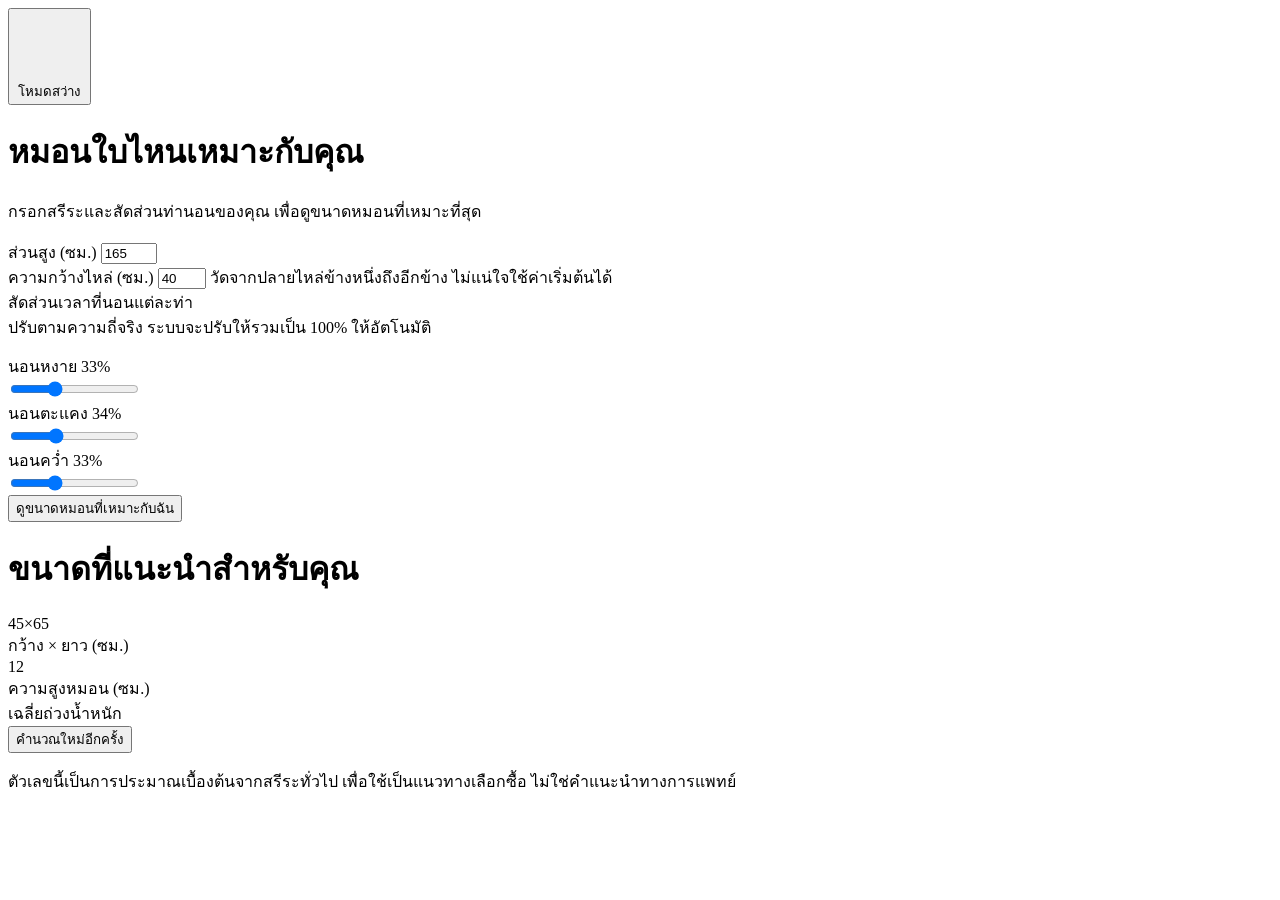
==== index.html @ 244fff60 "Add files via upload" ====
<!DOCTYPE html>
<html lang="th">
<head>
<meta charset="UTF-8">
<meta name="pillow" content="width=device-width, initial-scale=1.0">

<title>ขนาดหมอนของคุณ</title>

<link rel="preconnect" href="https://fonts.googleapis.com">
<link href="https://fonts.googleapis.com/css2?family=Fraunces:opsz,wght@9..144,400;9..144,500;9..144,600&family=Inter:wght@400;500;600&display=swap" rel="stylesheet">

<link rel="stylesheet" href="style.css">
</head>

<body>

<div class="topbar">
  <button type="button" class="theme-toggle" id="theme-toggle">
    <svg id="theme-icon" viewBox="0 0 24 24" fill="none" stroke-width="2" stroke-linecap="round" stroke-linejoin="round">
      <circle cx="12" cy="12" r="4"></circle>
      <path d="M12 2v2M12 20v2M4.9 4.9l1.4 1.4M17.7 17.7l1.4 1.4M2 12h2M20 12h2M4.9 19.1l1.4-1.4M17.7 6.3l1.4-1.4"></path>
    </svg>
    <span id="theme-label">โหมดสว่าง</span>
  </button>
</div>

<div class="card">

  <div id="form-step" class="step">
    <h1>หมอนใบไหนเหมาะกับคุณ</h1>

    <p class="sub">
      กรอกสรีระและสัดส่วนท่านอนของคุณ เพื่อดูขนาดหมอนที่เหมาะที่สุด
    </p>

    <div class="field">
      <label for="height">ส่วนสูง (ซม.)</label>
      <input type="number" id="height" min="120" max="210" value="165" step="1">
      <div class="err" id="height-err"></div>
    </div>

    <div class="field">
      <label for="shoulder">ความกว้างไหล่ (ซม.)</label>

      <input type="number" id="shoulder" min="25" max="60" value="40" step="1">

      <span class="hint">
        วัดจากปลายไหล่ข้างหนึ่งถึงอีกข้าง ไม่แน่ใจใช้ค่าเริ่มต้นได้
      </span>

      <div class="err" id="shoulder-err"></div>
    </div>

    <div class="field">
      <label style="margin-bottom:2px;">สัดส่วนเวลาที่นอนแต่ละท่า</label>

      <span class="hint" style="margin-bottom:14px; display:block;">
        ปรับตามความถี่จริง ระบบจะปรับให้รวมเป็น 100% ให้อัตโนมัติ
      </span>

      <div class="slider-block">
        <div class="slider-row-label">
          <span>นอนหงาย</span>
          <span id="pct-back">33%</span>
        </div>
        <input type="range" id="w-back" min="0" max="100" value="33" step="1">
      </div>

      <div class="slider-block">
        <div class="slider-row-label">
          <span>นอนตะแคง</span>
          <span id="pct-side">34%</span>
        </div>
        <input type="range" id="w-side" min="0" max="100" value="34" step="1">
      </div>

      <div class="slider-block">
        <div class="slider-row-label">
          <span>นอนคว่ำ</span>
          <span id="pct-stomach">33%</span>
        </div>
        <input type="range" id="w-stomach" min="0" max="100" value="33" step="1">
      </div>
    </div>

    <button type="button" id="calc-btn">
      ดูขนาดหมอนที่เหมาะกับฉัน
    </button>
  </div>


  <div id="result-step" class="step">

    <h1>ขนาดที่แนะนำสำหรับคุณ</h1>

    <div class="illustration" id="illustration"></div>

    <div class="mix-bar" id="mix-bar"></div>

    <div class="mix-legend" id="mix-legend"></div>

    <div class="dims">

      <div class="dim-box">
        <div class="num" id="out-size">45×65</div>
        <div class="label">
          กว้าง × ยาว (ซม.)
        </div>
      </div>

      <div class="dim-box">
        <div class="num" id="out-loft">12</div>
        <div class="label">
          ความสูงหมอน (ซม.)<br>
          เฉลี่ยถ่วงน้ำหนัก
        </div>
      </div>

    </div>

    <div class="note" id="out-note"></div>

    <button class="secondary" id="reset-btn">
      คำนวณใหม่อีกครั้ง
    </button>

    <p class="disclaimer">
      ตัวเลขนี้เป็นการประมาณเบื้องต้นจากสรีระทั่วไป
      เพื่อใช้เป็นแนวทางเลือกซื้อ ไม่ใช่คำแนะนำทางการแพทย์
    </p>

  </div>

</div>

<script src="script.js"></script>

</body>
</html>
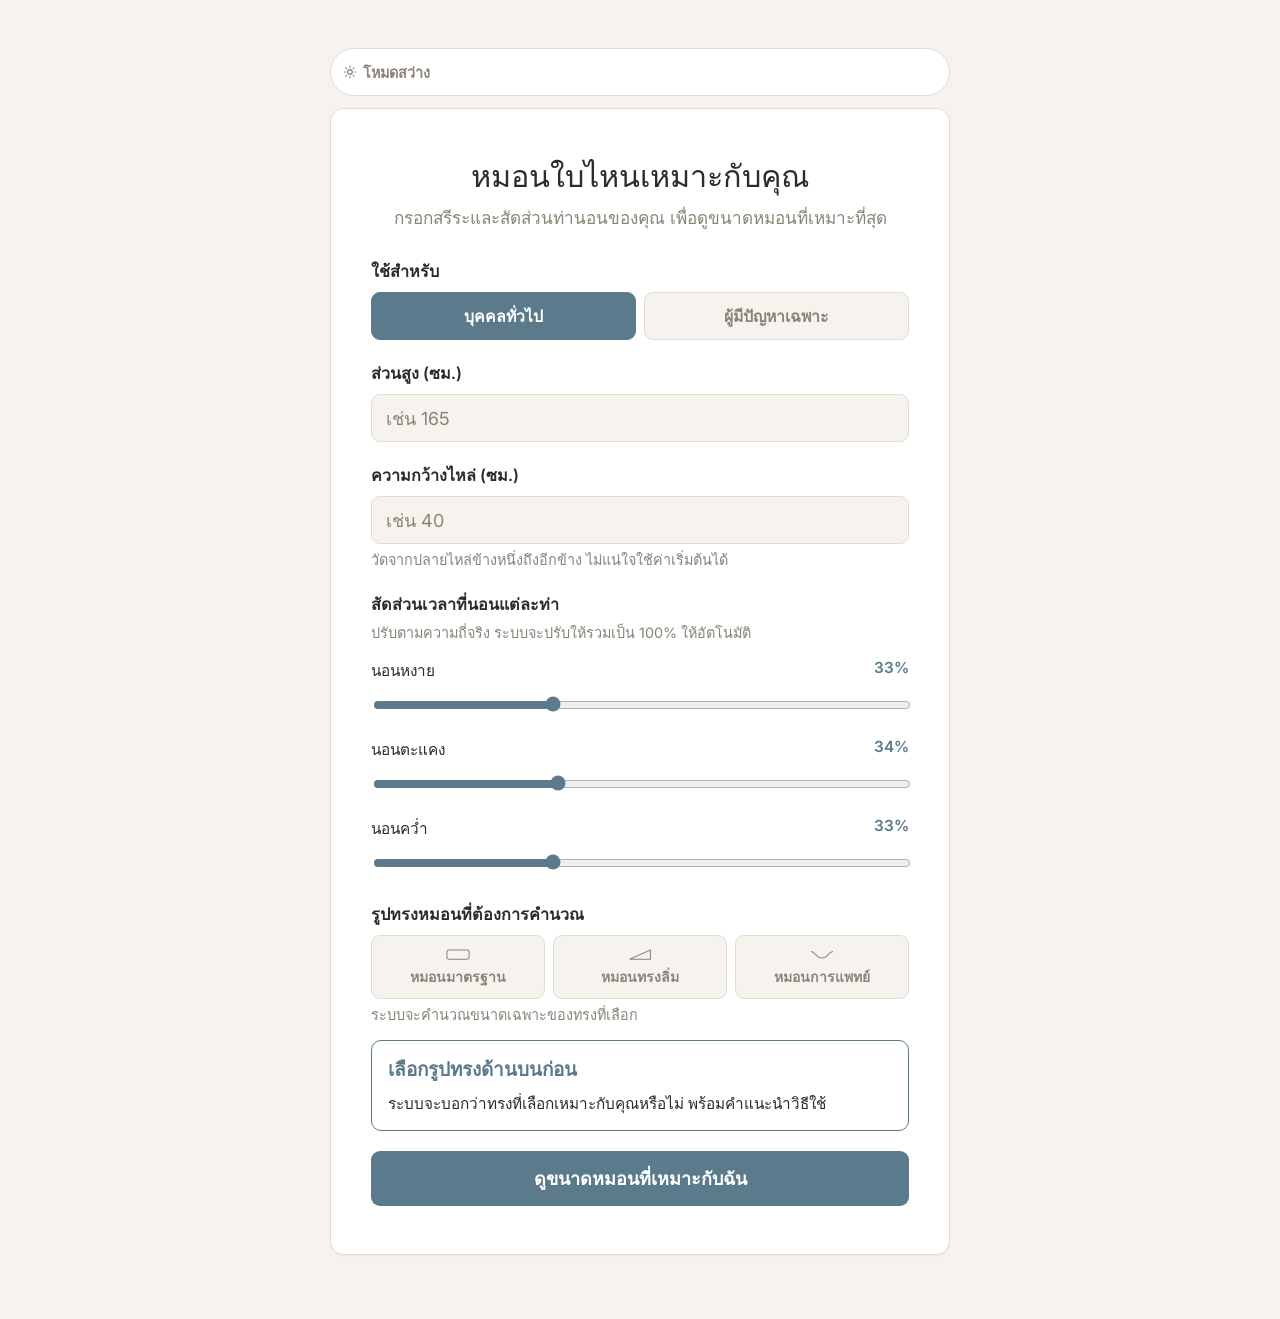
==== commit ed154653: "Add files via upload" ====
--- a/index.html
+++ b/index.html
@@ -1,140 +1,513 @@
-<!DOCTYPE html>
-<html lang="th">
-<head>
-<meta charset="UTF-8">
-<meta name="pillow" content="width=device-width, initial-scale=1.0">
-
-<title>ขนาดหมอนของคุณ</title>
-
-<link rel="preconnect" href="https://fonts.googleapis.com">
-<link href="https://fonts.googleapis.com/css2?family=Fraunces:opsz,wght@9..144,400;9..144,500;9..144,600&family=Inter:wght@400;500;600&display=swap" rel="stylesheet">
-
-<link rel="stylesheet" href="style.css">
-</head>
-
-<body>
-
-<div class="topbar">
-  <button type="button" class="theme-toggle" id="theme-toggle">
-    <svg id="theme-icon" viewBox="0 0 24 24" fill="none" stroke-width="2" stroke-linecap="round" stroke-linejoin="round">
-      <circle cx="12" cy="12" r="4"></circle>
-      <path d="M12 2v2M12 20v2M4.9 4.9l1.4 1.4M17.7 17.7l1.4 1.4M2 12h2M20 12h2M4.9 19.1l1.4-1.4M17.7 6.3l1.4-1.4"></path>
-    </svg>
-    <span id="theme-label">โหมดสว่าง</span>
-  </button>
-</div>
-
-<div class="card">
-
-  <div id="form-step" class="step">
-    <h1>หมอนใบไหนเหมาะกับคุณ</h1>
-
-    <p class="sub">
-      กรอกสรีระและสัดส่วนท่านอนของคุณ เพื่อดูขนาดหมอนที่เหมาะที่สุด
-    </p>
-
-    <div class="field">
-      <label for="height">ส่วนสูง (ซม.)</label>
-      <input type="number" id="height" min="120" max="210" value="165" step="1">
-      <div class="err" id="height-err"></div>
-    </div>
-
-    <div class="field">
-      <label for="shoulder">ความกว้างไหล่ (ซม.)</label>
-
-      <input type="number" id="shoulder" min="25" max="60" value="40" step="1">
-
-      <span class="hint">
-        วัดจากปลายไหล่ข้างหนึ่งถึงอีกข้าง ไม่แน่ใจใช้ค่าเริ่มต้นได้
-      </span>
-
-      <div class="err" id="shoulder-err"></div>
-    </div>
-
-    <div class="field">
-      <label style="margin-bottom:2px;">สัดส่วนเวลาที่นอนแต่ละท่า</label>
-
-      <span class="hint" style="margin-bottom:14px; display:block;">
-        ปรับตามความถี่จริง ระบบจะปรับให้รวมเป็น 100% ให้อัตโนมัติ
-      </span>
-
-      <div class="slider-block">
-        <div class="slider-row-label">
-          <span>นอนหงาย</span>
-          <span id="pct-back">33%</span>
-        </div>
-        <input type="range" id="w-back" min="0" max="100" value="33" step="1">
-      </div>
-
-      <div class="slider-block">
-        <div class="slider-row-label">
-          <span>นอนตะแคง</span>
-          <span id="pct-side">34%</span>
-        </div>
-        <input type="range" id="w-side" min="0" max="100" value="34" step="1">
-      </div>
-
-      <div class="slider-block">
-        <div class="slider-row-label">
-          <span>นอนคว่ำ</span>
-          <span id="pct-stomach">33%</span>
-        </div>
-        <input type="range" id="w-stomach" min="0" max="100" value="33" step="1">
-      </div>
-    </div>
-
-    <button type="button" id="calc-btn">
-      ดูขนาดหมอนที่เหมาะกับฉัน
-    </button>
-  </div>
-
-
-  <div id="result-step" class="step">
-
-    <h1>ขนาดที่แนะนำสำหรับคุณ</h1>
-
-    <div class="illustration" id="illustration"></div>
-
-    <div class="mix-bar" id="mix-bar"></div>
-
-    <div class="mix-legend" id="mix-legend"></div>
-
-    <div class="dims">
-
-      <div class="dim-box">
-        <div class="num" id="out-size">45×65</div>
-        <div class="label">
-          กว้าง × ยาว (ซม.)
-        </div>
-      </div>
-
-      <div class="dim-box">
-        <div class="num" id="out-loft">12</div>
-        <div class="label">
-          ความสูงหมอน (ซม.)<br>
-          เฉลี่ยถ่วงน้ำหนัก
-        </div>
-      </div>
-
-    </div>
-
-    <div class="note" id="out-note"></div>
-
-    <button class="secondary" id="reset-btn">
-      คำนวณใหม่อีกครั้ง
-    </button>
-
-    <p class="disclaimer">
-      ตัวเลขนี้เป็นการประมาณเบื้องต้นจากสรีระทั่วไป
-      เพื่อใช้เป็นแนวทางเลือกซื้อ ไม่ใช่คำแนะนำทางการแพทย์
-    </p>
-
-  </div>
-
-</div>
-
-<script src="script.js"></script>
-
-</body>
-</html>
-
+<!DOCTYPE html>
+<html lang="th">
+<head>
+  <meta charset="UTF-8">
+  <meta name="viewport" content="width=device-width, initial-scale=1.0">
+  <title>ขนาดหมอนของคุณ</title>
+  <link rel="preconnect" href="https://fonts.googleapis.com">
+  <link href="https://fonts.googleapis.com/css2?family=Fraunces:opsz,wght@9..144,400;9..144,500;9..144,600&family=Inter:wght@400;500;600&display=swap" rel="stylesheet">
+  <link rel="stylesheet" href="style.css">
+</head>
+<body>
+<div class="topbar">
+  <button type="button" class="theme-toggle" id="theme-toggle">
+    <svg id="theme-icon" viewBox="0 0 24 24" fill="none" stroke-width="2" stroke-linecap="round" stroke-linejoin="round"><circle cx="12" cy="12" r="4"></circle><path d="M12 2v2M12 20v2M4.9 4.9l1.4 1.4M17.7 17.7l1.4 1.4M2 12h2M20 12h2M4.9 19.1l1.4-1.4M17.7 6.3l1.4-1.4"></path></svg>
+    <span id="theme-label">โหมดสว่าง</span>
+  </button>
+</div>
+
+<div class="card">
+
+  <div id="form-step" class="step">
+    <h1>หมอนใบไหนเหมาะกับคุณ</h1>
+    <p class="sub">กรอกสรีระและสัดส่วนท่านอนของคุณ เพื่อดูขนาดหมอนที่เหมาะที่สุด</p>
+
+    <div class="field">
+      <label>ใช้สำหรับ</label>
+      <div class="mode-select" id="mode-select">
+        <button type="button" class="mode-opt active" data-mode="general">บุคคลทั่วไป</button>
+        <button type="button" class="mode-opt" data-mode="patient">ผู้มีปัญหาเฉพาะ</button>
+      </div>
+    </div>
+
+    <div class="field" id="patient-conditions">
+      <label style="margin-bottom:2px;">อาการ/ปัญหาที่มีผลต่อการนอน</label>
+      <span class="hint" style="margin-bottom:14px; display:block;">เลือกได้ 1 อย่างที่ตรงกับอาการหลัก</span>
+      <div class="condition-select" id="condition-select">
+        <button type="button" class="condition-opt" data-condition="neck_strain">คอเคล็ด/ปวดต้นคอ</button>
+        <button type="button" class="condition-opt" data-condition="post_surgery">เพิ่งผ่าตัดคอ/ไหล่/หลัง</button>
+        <button type="button" class="condition-opt" data-condition="cervical_spine">กระดูกสันหลังส่วนคอมีปัญหา</button>
+        <button type="button" class="condition-opt" data-condition="shoulder_pain">ปวดไหล่เรื้อรัง/ไหล่ติด</button>
+        <button type="button" class="condition-opt" data-condition="snoring">นอนกรน/หยุดหายใจขณะหลับ</button>
+        <button type="button" class="condition-opt" data-condition="reflux">กรดไหลย้อน</button>
+      </div>
+      <div class="condition-note" id="condition-note" style="display:none;"></div>
+    </div>
+
+    <div class="field">
+      <label for="height">ส่วนสูง (ซม.)</label>
+      <input type="number" id="height" min="120" max="210" placeholder="เช่น 165" step="1">
+      <div class="err" id="height-err"></div>
+    </div>
+
+    <div class="field">
+      <label for="shoulder">ความกว้างไหล่ (ซม.)</label>
+      <input type="number" id="shoulder" min="25" max="60" placeholder="เช่น 40" step="1">
+      <span class="hint">วัดจากปลายไหล่ข้างหนึ่งถึงอีกข้าง ไม่แน่ใจใช้ค่าเริ่มต้นได้</span>
+      <div class="err" id="shoulder-err"></div>
+    </div>
+
+    <div class="field">
+      <label style="margin-bottom:2px;">สัดส่วนเวลาที่นอนแต่ละท่า</label>
+      <span class="hint" style="margin-bottom:14px; display:block;">ปรับตามความถี่จริง ระบบจะปรับให้รวมเป็น 100% ให้อัตโนมัติ</span>
+
+      <div class="slider-block">
+        <div class="slider-row-label"><span>นอนหงาย</span><span id="pct-back">33%</span></div>
+        <input type="range" id="w-back" min="0" max="100" value="33" step="1">
+      </div>
+      <div class="slider-block">
+        <div class="slider-row-label"><span>นอนตะแคง</span><span id="pct-side">34%</span></div>
+        <input type="range" id="w-side" min="0" max="100" value="34" step="1">
+      </div>
+      <div class="slider-block">
+        <div class="slider-row-label"><span>นอนคว่ำ</span><span id="pct-stomach">33%</span></div>
+        <input type="range" id="w-stomach" min="0" max="100" value="33" step="1">
+      </div>
+    </div>
+
+    <div class="field">
+      <label>รูปทรงหมอนที่ต้องการคำนวณ</label>
+      <div class="shape-select" id="shape-select">
+        <button type="button" class="shape-opt" data-shape="rect">
+          <svg viewBox="0 0 40 24"><rect x="3" y="6" width="34" height="14" rx="3"/></svg>
+          หมอนมาตรฐาน
+        </button>
+        <button type="button" class="shape-opt" data-shape="wedge">
+          <svg viewBox="0 0 40 24"><path d="M4 20 L36 20 L36 6 Z"/></svg>
+          หมอนทรงลิ่ม
+        </button>
+        <button type="button" class="shape-opt" data-shape="contour">
+          <svg viewBox="0 0 40 24"><path d="M3 8 C 10 8, 10 18, 20 18 C 30 18, 30 8, 37 8"/></svg>
+          หมอนการแพทย์
+        </button>
+      </div>
+      <div class="err" id="shape-err">กรุณาเลือกรูปทรงหมอนก่อนคำนวณ</div>
+      <span class="hint">ระบบจะคำนวณขนาดเฉพาะของทรงที่เลือก</span>
+      <div class="recommend" id="form-recommend"></div>
+      <p class="wedge-note" id="form-shape-note"></p>
+    </div>
+
+    <button type="button" id="calc-btn">ดูขนาดหมอนที่เหมาะกับฉัน</button>
+  </div>
+
+  <div id="result-step" class="step">
+    <h1>ขนาดที่แนะนำสำหรับคุณ</h1>
+    <div class="illustration" id="illustration"></div>
+
+    <div class="mix-bar" id="mix-bar"></div>
+    <div class="mix-legend" id="mix-legend"></div>
+
+    <div class="dims" id="dims-container"></div>
+    <div class="eq" id="out-eq"></div>
+
+    <div class="note" id="out-note"></div>
+
+    <button class="secondary" id="reset-btn">คำนวณใหม่อีกครั้ง</button>
+    <p class="disclaimer">ตัวเลขนี้เป็นการประมาณเบื้องต้นจากสรีระทั่วไป เพื่อใช้เป็นแนวทางเลือกซื้อ ไม่ใช่คำแนะนำทางการแพทย์</p>
+  </div>
+
+</div>
+
+<script>
+// --- theme toggle ---
+(function(){
+  var root = document.documentElement;
+  var toggle = document.getElementById('theme-toggle');
+  var label = document.getElementById('theme-label');
+  var prefersDark = window.matchMedia && window.matchMedia('(prefers-color-scheme: dark)').matches;
+  var current = prefersDark ? 'dark' : 'light';
+  root.setAttribute('data-theme', current);
+  label.textContent = current === 'dark' ? 'โหมดมืด' : 'โหมดสว่าง';
+
+  toggle.addEventListener('click', function(){
+    current = current === 'dark' ? 'light' : 'dark';
+    root.setAttribute('data-theme', current);
+    label.textContent = current === 'dark' ? 'โหมดมืด' : 'โหมดสว่าง';
+  });
+})();
+
+// --- pillow calculator ---
+(function(){
+  var sliders = {
+    back: document.getElementById('w-back'),
+    side: document.getElementById('w-side'),
+    stomach: document.getElementById('w-stomach')
+  };
+  var pctLabels = {
+    back: document.getElementById('pct-back'),
+    side: document.getElementById('pct-side'),
+    stomach: document.getElementById('pct-stomach')
+  };
+  var posLabelTh = { back: 'นอนหงาย', side: 'นอนตะแคง', stomach: 'นอนคว่ำ' };
+  var posColorVar = { back: '--col-back', side: '--col-side', stomach: '--col-stomach' };
+  var shapeLabelTh = { rect: 'หมอนมาตรฐาน', wedge: 'หมอนทรงลิ่ม', contour: 'หมอนการแพทย์' };
+
+  var conditionInfo = {
+    neck_strain: { label: 'คอเคล็ด/ปวดต้นคอ', shape: 'contour', loftAdjust: -1,
+      note: 'ช่วงคอเคล็ดควรใช้หมอนที่ไม่สูงหรือต่ำเกินไปและรองรับแนวคอสม่ำเสมอ หมอนการแพทย์ทรงเว้าช่วยพยุงคอได้ดีกว่าทรงเรียบ หากอาการไม่ดีขึ้นควรปรึกษาแพทย์หรือนักกายภาพบำบัด' },
+    post_surgery: { label: 'เพิ่งผ่าตัดคอ/ไหล่/หลัง', shape: 'contour', loftAdjust: -2,
+      note: 'หลังผ่าตัดควรใช้หมอนเตี้ยกว่าปกติเล็กน้อยเพื่อลดแรงกดบริเวณแผลและจุดผ่าตัด ตัวเลขที่คำนวณนี้เป็นเพียงแนวทางเบื้องต้น ควรใช้ตามคำแนะนำของแพทย์ผู้ทำการผ่าตัดเป็นหลัก' },
+    cervical_spine: { label: 'กระดูกสันหลังส่วนคอมีปัญหา', shape: 'contour', loftAdjust: 0,
+      note: 'หมอนทรงเว้าช่วยพยุงแนวกระดูกสันหลังส่วนคอได้ดีกว่าทรงเรียบ แต่ควรได้รับการประเมินจากแพทย์เฉพาะทางกระดูกและข้อหรือเวชศาสตร์ฟื้นฟูก่อนเลือกความสูงที่แน่นอน' },
+    shoulder_pain: { label: 'ปวดไหล่เรื้อรัง/ไหล่ติด', shape: 'contour', loftAdjust: 1,
+      note: 'ไหล่ที่ปวดมักต้องการหมอนที่สูงขึ้นเล็กน้อยเมื่อนอนตะแคงเพื่อลดแรงกดบริเวณไหล่ หมอนทรงเว้าช่วยกระจายน้ำหนักได้ดีกว่าทรงเรียบ' },
+    snoring: { label: 'นอนกรน/หยุดหายใจขณะหลับ', shape: 'wedge', loftAdjust: 0,
+      note: 'การยกศีรษะให้สูงขึ้นด้วยหมอนทรงลิ่มอาจช่วยลดการอุดกั้นทางเดินหายใจได้ในบางราย แต่ไม่ใช่การรักษาหลักของภาวะนี้ ควรปรึกษาแพทย์ด้านการนอนหลับ' },
+    reflux: { label: 'กรดไหลย้อน', shape: 'wedge', loftAdjust: 0,
+      note: 'หมอนทรงลิ่มช่วยยกระดับช่วงบนของร่างกายเพื่อลดการไหลย้อนของกรด มุมและความสูงที่เหมาะสมอาจต่างกันในแต่ละคน ควรปรึกษาแพทย์ประกอบ' }
+  };
+
+  var currentMode = 'general';
+  var currentCondition = null;
+  var modeButtons = document.querySelectorAll('.mode-opt');
+  var patientBlock = document.getElementById('patient-conditions');
+  var conditionButtons = document.querySelectorAll('.condition-opt');
+  var conditionNoteEl = document.getElementById('condition-note');
+
+  modeButtons.forEach(function(btn){
+    btn.addEventListener('click', function(){
+      modeButtons.forEach(function(b){ b.classList.remove('active'); });
+      btn.classList.add('active');
+      currentMode = btn.getAttribute('data-mode');
+      if(currentMode === 'patient'){
+        patientBlock.style.display = 'block';
+      } else {
+        patientBlock.style.display = 'none';
+        currentCondition = null;
+        conditionButtons.forEach(function(b){ b.classList.remove('active'); });
+        conditionNoteEl.style.display = 'none';
+      }
+      updateFormRecommendation();
+    });
+  });
+
+  conditionButtons.forEach(function(btn){
+    btn.addEventListener('click', function(){
+      conditionButtons.forEach(function(b){ b.classList.remove('active'); });
+      btn.classList.add('active');
+      currentCondition = btn.getAttribute('data-condition');
+      var info = conditionInfo[currentCondition];
+      conditionNoteEl.textContent = info.note;
+      conditionNoteEl.style.display = 'block';
+      updateFormRecommendation();
+    });
+  });
+
+  var currentShape = null;
+  var shapeButtons = document.querySelectorAll('.shape-opt');
+  var shapeErrEl = null;
+  shapeButtons.forEach(function(btn){
+    btn.addEventListener('click', function(){
+      shapeButtons.forEach(function(b){ b.classList.remove('active'); });
+      btn.classList.add('active');
+      currentShape = btn.getAttribute('data-shape');
+      document.getElementById('shape-err').style.display = 'none';
+    });
+  });
+
+  function normalizedWeights(){
+    var raw = {
+      back: parseFloat(sliders.back.value) || 0,
+      side: parseFloat(sliders.side.value) || 0,
+      stomach: parseFloat(sliders.stomach.value) || 0
+    };
+    var total = raw.back + raw.side + raw.stomach;
+    if(total <= 0){ return { back: 0.33, side: 0.34, stomach: 0.33 }; }
+    return { back: raw.back/total, side: raw.side/total, stomach: raw.stomach/total };
+  }
+
+  function updatePercentLabels(){
+    var w = normalizedWeights();
+    pctLabels.back.textContent = Math.round(w.back*100) + '%';
+    pctLabels.side.textContent = Math.round(w.side*100) + '%';
+    pctLabels.stomach.textContent = Math.round(w.stomach*100) + '%';
+  }
+  Object.keys(sliders).forEach(function(k){
+    sliders[k].addEventListener('input', updatePercentLabels);
+  });
+  updatePercentLabels();
+
+  function loftFor(pos, height, shoulder){
+    var baseLoft, weight;
+    if(pos === 'stomach'){ baseLoft = 6; weight = 0.05; }
+    else if(pos === 'back'){ baseLoft = 10; weight = 0.12; }
+    else { baseLoft = 13; weight = 0.22; }
+    var loft = baseLoft + (shoulder - 40) * weight;
+    return Math.max(5, Math.min(18, loft));
+  }
+
+  function footprintFor(height){
+    if(height < 160){ return { w: 40, l: 60 }; }
+    if(height < 176){ return { w: 45, l: 65 }; }
+    if(height < 186){ return { w: 50, l: 70 }; }
+    return { w: 50, l: 80 };
+  }
+
+  function clamp(v, min, max){ return Math.max(min, Math.min(max, v)); }
+
+  // ทรงลิ่ม/สามเหลี่ยม: ความสูงเปลี่ยนเป็นเส้นตรงจากด้านสูงไปด้านต่ำ
+  function computeWedge(weightedLoft, shoulder, length){
+    var delta = clamp(3 + (shoulder - 40) * 0.05, 2, 6);
+    var high = Math.round((weightedLoft + delta) * 2) / 2;
+    var low = Math.max(3, Math.round((weightedLoft - delta) * 2) / 2);
+    var slope = Math.round(((high - low) / length) * 1000) / 1000; // ซม.ความสูง ต่อ ซม.ความยาว
+    return { high: high, low: low, slope: slope, delta: delta };
+  }
+
+  // ทรงเว้าสุขภาพ: จำลองหน้าตัดด้วยพาราโบลา y = a(x-h)^2 + k
+  // จุดต่ำสุด (k) รับศีรษะตรงกลาง, ขอบทั้งสองข้าง (สูงกว่า) รับคอ
+  function computeContour(weightedLoft, shoulder, width){
+    var delta = clamp(2 + (shoulder - 40) * 0.04, 1.5, 4);
+    var side = Math.round((weightedLoft + delta) * 2) / 2;
+    var center = Math.max(3, Math.round((weightedLoft - delta) * 2) / 2);
+    var halfW = width / 2;
+    var a = (side - center) / (halfW * halfW);
+    a = Math.round(a * 10000) / 10000;
+    return { side: side, center: center, a: a, halfW: halfW };
+  }
+
+  function cssVar(name){
+    return getComputedStyle(document.documentElement).getPropertyValue(name).trim();
+  }
+
+  function renderIllustration(w, loft){
+    var loftPx = 20 + loft * 4;
+    var bodyW = 220;
+    var accent = cssVar('--accent');
+    var accentSoft = cssVar('--accent-soft');
+    var muted = cssVar('--muted');
+    return '<svg width="260" height="150" viewBox="0 0 260 150" xmlns="http://www.w3.org/2000/svg">' +
+      '<rect x="20" y="' + (120 - loftPx) + '" width="' + bodyW + '" height="' + loftPx + '" rx="' + Math.min(18, loftPx/2) + '" fill="' + accentSoft + '" stroke="' + accent + '" stroke-width="1.5"/>' +
+      '<line x1="250" y1="' + (120 - loftPx) + '" x2="250" y2="120" stroke="' + muted + '" stroke-width="1"/>' +
+      '<line x1="246" y1="' + (120 - loftPx) + '" x2="254" y2="' + (120 - loftPx) + '" stroke="' + muted + '" stroke-width="1"/>' +
+      '<line x1="246" y1="120" x2="254" y2="120" stroke="' + muted + '" stroke-width="1"/>' +
+      '<text x="256" y="' + (120 - loftPx/2) + '" font-size="11" fill="' + muted + '" font-family="Inter, sans-serif" text-anchor="start" transform="rotate(90 256 ' + (120 - loftPx/2) + ')">' + loft + ' ซม.</text>' +
+      '<line x1="20" y1="132" x2="240" y2="132" stroke="' + muted + '" stroke-width="1"/>' +
+      '<line x1="20" y1="128" x2="20" y2="136" stroke="' + muted + '" stroke-width="1"/>' +
+      '<line x1="240" y1="128" x2="240" y2="136" stroke="' + muted + '" stroke-width="1"/>' +
+      '<text x="130" y="147" font-size="11" fill="' + muted + '" font-family="Inter, sans-serif" text-anchor="middle">' + w + ' ซม.</text>' +
+      '</svg>';
+  }
+
+  function renderWedgeIllustration(w, high, low){
+    var highPx = 20 + high * 4;
+    var lowPx = 20 + low * 4;
+    var accent = cssVar('--accent');
+    var accentSoft = cssVar('--accent-soft');
+    var muted = cssVar('--muted');
+    var baseY = 120;
+    return '<svg width="260" height="150" viewBox="0 0 260 150" xmlns="http://www.w3.org/2000/svg">' +
+      '<path d="M20 ' + baseY + ' L20 ' + (baseY - highPx) + ' L240 ' + (baseY - lowPx) + ' L240 ' + baseY + ' Z" fill="' + accentSoft + '" stroke="' + accent + '" stroke-width="1.5" stroke-linejoin="round"/>' +
+      '<text x="10" y="' + (baseY - highPx - 6) + '" font-size="11" fill="' + muted + '" font-family="Inter, sans-serif" text-anchor="start">' + high + ' ซม.</text>' +
+      '<text x="250" y="' + (baseY - lowPx - 6) + '" font-size="11" fill="' + muted + '" font-family="Inter, sans-serif" text-anchor="end">' + low + ' ซม.</text>' +
+      '<line x1="20" y1="132" x2="240" y2="132" stroke="' + muted + '" stroke-width="1"/>' +
+      '<line x1="20" y1="128" x2="20" y2="136" stroke="' + muted + '" stroke-width="1"/>' +
+      '<line x1="240" y1="128" x2="240" y2="136" stroke="' + muted + '" stroke-width="1"/>' +
+      '<text x="130" y="147" font-size="11" fill="' + muted + '" font-family="Inter, sans-serif" text-anchor="middle">' + w + ' ซม.</text>' +
+      '</svg>';
+  }
+
+  function renderContourIllustration(w, center, side){
+    var centerPx = 20 + center * 4;
+    var sidePx = 20 + side * 4;
+    var accent = cssVar('--accent');
+    var accentSoft = cssVar('--accent-soft');
+    var muted = cssVar('--muted');
+    var baseY = 120;
+    var x0 = 20, x1 = 240, xm = 130;
+    var yTop0 = baseY - sidePx, yTopM = baseY - centerPx;
+    return '<svg width="260" height="150" viewBox="0 0 260 150" xmlns="http://www.w3.org/2000/svg">' +
+      '<path d="M' + x0 + ' ' + baseY + ' L' + x0 + ' ' + yTop0 + ' Q ' + xm + ' ' + (yTopM - (yTop0 - yTopM)) + ' ' + x1 + ' ' + yTop0 + ' L' + x1 + ' ' + baseY + ' Z" fill="' + accentSoft + '" stroke="' + accent + '" stroke-width="1.5" stroke-linejoin="round"/>' +
+      '<text x="10" y="' + (yTop0 - 6) + '" font-size="11" fill="' + muted + '" font-family="Inter, sans-serif" text-anchor="start">' + side + ' ซม.</text>' +
+      '<text x="' + xm + '" y="' + (yTopM - 10) + '" font-size="11" fill="' + muted + '" font-family="Inter, sans-serif" text-anchor="middle">' + center + ' ซม.</text>' +
+      '<line x1="20" y1="132" x2="240" y2="132" stroke="' + muted + '" stroke-width="1"/>' +
+      '<line x1="20" y1="128" x2="20" y2="136" stroke="' + muted + '" stroke-width="1"/>' +
+      '<line x1="240" y1="128" x2="240" y2="136" stroke="' + muted + '" stroke-width="1"/>' +
+      '<text x="130" y="147" font-size="11" fill="' + muted + '" font-family="Inter, sans-serif" text-anchor="middle">' + w + ' ซม.</text>' +
+      '</svg>';
+  }
+
+  function recommendShape(w, shoulder){
+    var shoulderDiff = shoulder - 40;
+    if(w.side >= 0.45 && shoulderDiff > 3){
+      return { shape: 'contour', reason: 'คุณมีไหล่ค่อนข้างกว้างและนอนตะแคงเป็นส่วนใหญ่ ช่องว่างระหว่างคอกับที่นอนจะมาก ทรงเว้าที่มีขอบสูงรองรับคอจะช่วยพยุงกระดูกสันหลังส่วนคอให้อยู่แนวตรงได้ดีกว่าทรงเรียบ' };
+    }
+    if(w.back >= 0.5){
+      return { shape: 'rect', reason: 'คุณนอนหงายเป็นส่วนใหญ่ ความสูงสม่ำเสมอตลอดหมอนรองรับต้นคอได้พอดีอยู่แล้ว ไม่จำเป็นต้องใช้ทรงเว้าหรือทรงลิ่ม' };
+    }
+    if(w.side >= 0.32){
+      return { shape: 'contour', reason: 'คุณนอนหลายท่าสลับกันโดยมีท่าตะแคงร่วมด้วย ทรงเว้าปรับรองรับได้หลายท่ากว่าทรงเรียบ เพราะมีทั้งจุดกลางรับศีรษะและขอบสูงรับคอในใบเดียว' };
+    }
+    return { shape: 'rect', reason: 'สัดส่วนท่านอนของคุณไม่มีท่าใดโดดเด่นเป็นพิเศษ หมอนมาตรฐานเป็นตัวเลือกที่เรียบง่ายและเหมาะกับการใช้งานทั่วไป' };
+  }
+
+  var shapeUsageNote = {
+    rect: 'หมอนมาตรฐาน: ความสูงคงที่ตลอดทั้งใบ เหมาะกับการนอนหงายและนอนตะแคงทั่วไปที่ไม่มีปัญหาสรีระเฉพาะจุด',
+    wedge: 'หมอนทรงลิ่ม: ความสูงลดจากด้านสูงไปด้านต่ำเป็นเส้นตรง ใช้ยกระดับศีรษะและลำตัวช่วงบนให้สูงกว่าปกติ เหมาะกับผู้ที่มีอาการกรดไหลย้อน คัดจมูก หรือภูมิแพ้ทางเดินหายใจ มากกว่าการรองรับแนวคอโดยตรง',
+    contour: 'หมอนการแพทย์: จุดกลางเว้าต่ำรับศีรษะ ขอบสองข้างยกสูงรับคอ ช่วยพยุงกระดูกสันหลังส่วนคอให้อยู่แนวตรงเมื่อนอนตะแคง เหมาะกับผู้ที่นอนตะแคงบ่อยหรือมีไหล่กว้าง'
+  };
+
+  function updateFormRecommendation(){
+    var recBox = document.getElementById('form-recommend');
+    var noteEl = document.getElementById('form-shape-note');
+
+    if(!currentShape){
+      recBox.innerHTML = '<span class="rec-title">เลือกรูปทรงด้านบนก่อน</span>ระบบจะบอกว่าทรงที่เลือกเหมาะกับคุณหรือไม่ พร้อมคำแนะนำวิธีใช้';
+      noteEl.textContent = '';
+      return;
+    }
+
+    var shoulderVal = parseFloat(document.getElementById('shoulder').value);
+    if(!shoulderVal || shoulderVal < 25 || shoulderVal > 60){ shoulderVal = 40; }
+    var w = normalizedWeights();
+
+    var rec;
+    if(currentMode === 'patient' && currentCondition){
+      var info = conditionInfo[currentCondition];
+      rec = { shape: info.shape, reason: 'จากอาการที่เลือกไว้ (' + info.label + ') หมอนทรงนี้มักได้รับการแนะนำ ดูรายละเอียดเพิ่มเติมจากคำแนะนำเฉพาะอาการด้านบน' };
+    } else {
+      rec = recommendShape(w, shoulderVal);
+    }
+
+    var matchesSelection = rec.shape === currentShape;
+    recBox.innerHTML =
+      (matchesSelection ? '<span class="rec-match">ตรงกับทรงที่คุณเลือกไว้</span><br>' : '') +
+      '<span class="rec-title">แนะนำ: ' + shapeLabelTh[rec.shape] + '</span>' + rec.reason;
+    noteEl.textContent = shapeUsageNote[currentShape];
+  }
+
+  document.getElementById('height').addEventListener('input', updateFormRecommendation);
+  document.getElementById('shoulder').addEventListener('input', updateFormRecommendation);
+  Object.keys(sliders).forEach(function(k){
+    sliders[k].addEventListener('input', updateFormRecommendation);
+  });
+  shapeButtons.forEach(function(btn){
+    btn.addEventListener('click', updateFormRecommendation);
+  });
+  updateFormRecommendation();
+
+  document.getElementById('calc-btn').addEventListener('click', function(){
+    var heightInput = document.getElementById('height');
+    var shoulderInput = document.getElementById('shoulder');
+    var heightErr = document.getElementById('height-err');
+    var shoulderErr = document.getElementById('shoulder-err');
+    heightErr.style.display = 'none';
+    shoulderErr.style.display = 'none';
+
+    var height = parseFloat(heightInput.value);
+    var shoulder = parseFloat(shoulderInput.value);
+    var valid = true;
+
+    if(!height || height < 120 || height > 210){
+      heightErr.textContent = 'กรอกส่วนสูงระหว่าง 120-210 ซม.';
+      heightErr.style.display = 'block';
+      valid = false;
+    }
+    if(!shoulder || shoulder < 25 || shoulder > 60){
+      shoulderErr.textContent = 'กรอกความกว้างไหล่ระหว่าง 25-60 ซม.';
+      shoulderErr.style.display = 'block';
+      valid = false;
+    }
+    var shapeErr = document.getElementById('shape-err');
+    shapeErr.style.display = 'none';
+    if(!currentShape){
+      shapeErr.style.display = 'block';
+      valid = false;
+    }
+    if(!valid) return;
+
+    var w = normalizedWeights();
+    var lofts = {
+      back: loftFor('back', height, shoulder),
+      side: loftFor('side', height, shoulder),
+      stomach: loftFor('stomach', height, shoulder)
+    };
+    var weightedLoft = w.back*lofts.back + w.side*lofts.side + w.stomach*lofts.stomach;
+    weightedLoft = Math.round(weightedLoft * 2) / 2;
+
+    var conditionAdjustNote = '';
+    if(currentMode === 'patient' && currentCondition){
+      var condInfo = conditionInfo[currentCondition];
+      weightedLoft = Math.max(3, weightedLoft + condInfo.loftAdjust);
+      weightedLoft = Math.round(weightedLoft * 2) / 2;
+      conditionAdjustNote = ' (ปรับตามอาการ: ' + condInfo.label + ')';
+    }
+
+    var fp = footprintFor(height);
+
+    var dimsEl = document.getElementById('dims-container');
+    var eqEl = document.getElementById('out-eq');
+    var noteEl = document.getElementById('out-note');
+    var illoEl = document.getElementById('illustration');
+    eqEl.textContent = '';
+
+    if(currentShape === 'wedge'){
+      var wedge = computeWedge(weightedLoft, shoulder, fp.l);
+      dimsEl.innerHTML =
+        '<div class="dim-box"><div class="num">' + fp.w + '×' + fp.l + '</div><div class="label">กว้าง × ยาว (ซม.)</div></div>' +
+        '<div class="dim-box"><div class="num">' + wedge.high + '</div><div class="label">สูงด้านสูง (ซม.)</div></div>' +
+        '<div class="dim-box"><div class="num">' + wedge.low + '</div><div class="label">สูงด้านต่ำ (ซม.)</div></div>';
+      illoEl.innerHTML = renderWedgeIllustration(fp.w, wedge.high, wedge.low);
+      noteEl.textContent = 'ความสูงลดลงเป็นเส้นตรงจากด้านสูง (' + wedge.high + ' ซม.) ไปด้านต่ำ (' + wedge.low + ' ซม.) ตลอดความยาว ' + fp.l + ' ซม. คิดเป็นความชันประมาณ ' + wedge.slope + ' ซม. ต่อความยาว 1 ซม. ทรงนี้เหมาะกับผู้ที่ต้องการยกศีรษะสูงกว่าหมอนทั่วไป มากกว่าการรองรับแนวคอโดยตรง';
+    } else if(currentShape === 'contour'){
+      var contour = computeContour(weightedLoft, shoulder, fp.w);
+      dimsEl.innerHTML =
+        '<div class="dim-box"><div class="num">' + fp.w + '×' + fp.l + '</div><div class="label">กว้าง × ยาว (ซม.)</div></div>' +
+        '<div class="dim-box"><div class="num">' + contour.center + '</div><div class="label">สูงจุดกลาง (เว้า) (ซม.)</div></div>' +
+        '<div class="dim-box"><div class="num">' + contour.side + '</div><div class="label">สูงขอบ (รองคอ) (ซม.)</div></div>';
+      illoEl.innerHTML = renderContourIllustration(fp.w, contour.center, contour.side);
+      eqEl.textContent = 'สมการหน้าตัด: y = ' + contour.a + '(x − ' + contour.halfW + ')² + ' + contour.center;
+      noteEl.textContent = 'หน้าตัดหมอนจำลองด้วยพาราโบลา จุดต่ำสุดตรงกลาง (' + contour.center + ' ซม.) รับศีรษะ ส่วนขอบทั้งสองข้าง (' + contour.side + ' ซม.) ยกสูงขึ้นรับคอ ช่วยพยุงกระดูกสันหลังส่วนคอให้อยู่ในแนวตรงเมื่อนอนตะแคง';
+    } else {
+      dimsEl.innerHTML =
+        '<div class="dim-box"><div class="num">' + fp.w + '×' + fp.l + '</div><div class="label">กว้าง × ยาว (ซม.)</div></div>' +
+        '<div class="dim-box"><div class="num">' + weightedLoft + '</div><div class="label">ความสูงหมอน (ซม.)<br>เฉลี่ยถ่วงน้ำหนัก</div></div>';
+      illoEl.innerHTML = renderIllustration(fp.w, weightedLoft);
+      var dominantForNote = Object.keys(w).reduce(function(a,b){ return w[a] > w[b] ? a : b; });
+      noteEl.textContent = 'ความสูงนี้สม่ำเสมอตลอดทั้งใบ เฉลี่ยถ่วงน้ำหนักจากสัดส่วนท่านอนของคุณ โดยเน้นตามท่า' + posLabelTh[dominantForNote].replace('นอน','') + 'ที่คุณนอนบ่อยที่สุด';
+    }
+
+    if(conditionAdjustNote){
+      noteEl.textContent += conditionAdjustNote + ' ตัวเลขนี้เป็นเพียงแนวทางเบื้องต้น ไม่ใช่คำวินิจฉัยทางการแพทย์ ควรปรึกษาแพทย์หรือนักกายภาพบำบัดก่อนตัดสินใจใช้จริง';
+    }
+
+    var mixBar = document.getElementById('mix-bar');
+    var mixLegend = document.getElementById('mix-legend');
+    mixBar.innerHTML = '';
+    mixLegend.innerHTML = '';
+    ['back','side','stomach'].forEach(function(pos){
+      var pct = Math.round(w[pos]*100);
+      if(pct > 0){
+        var seg = document.createElement('div');
+        seg.style.width = pct + '%';
+        seg.style.background = cssVar(posColorVar[pos]);
+        mixBar.appendChild(seg);
+      }
+      var leg = document.createElement('span');
+      leg.textContent = posLabelTh[pos] + ' ' + pct + '%';
+      mixLegend.appendChild(leg);
+    });
+
+    document.getElementById('form-step').style.display = 'none';
+    document.getElementById('result-step').style.display = 'block';
+  });
+
+  document.getElementById('reset-btn').addEventListener('click', function(){
+    document.getElementById('result-step').style.display = 'none';
+    document.getElementById('form-step').style.display = 'block';
+  });
+})();
+</script>
+  <script src="script.js"></script>
+</body>
+</html>
--- a/style.css
+++ b/style.css
@@ -0,0 +1,266 @@
+:root{
+    --bg: #F6F3EE;
+    --card: #FFFFFF;
+    --ink: #2E2B26;
+    --muted: #8A8377;
+    --accent: #5B7B8C;
+    --accent-soft: #E7EEF0;
+    --border: #E2DDD3;
+    --danger: #B3492F;
+    --col-back: #7FA7C9;
+    --col-side: #6FB897;
+    --col-stomach: #E3A272;
+    --maxw: 440px;
+  }
+  @media (min-width: 640px){ :root{ --maxw: 560px; } }
+  @media (min-width: 1000px){ :root{ --maxw: 620px; } }
+  html[data-theme="dark"]{
+    --bg: #1E1C19;
+    --card: #27241F;
+    --ink: #EDE9E2;
+    --muted: #A39C8E;
+    --accent: #8FB2C4;
+    --accent-soft: #32454C;
+    --border: #3B372F;
+    --danger: #E08165;
+    --col-back: #5C87A8;
+    --col-side: #4E9575;
+    --col-stomach: #B97E4E;
+  }
+  *{ box-sizing: border-box; }
+  html{
+    font-size: clamp(15px, 0.85vw + 13px, 18px);
+    -webkit-text-size-adjust: 100%;
+  }
+  html, body{
+    margin:0; padding:0; min-height:100dvh;
+    background: var(--bg);
+    color: var(--ink);
+    font-family: 'Inter', sans-serif;
+    transition: background .2s ease, color .2s ease;
+  }
+  body{
+    display:flex; flex-direction:column; align-items:center;
+    padding: clamp(20px, 4vw, 48px) clamp(16px, 4vw, 24px) clamp(40px, 6vw, 64px);
+  }
+  .topbar{
+    width:100%; max-width: var(--maxw);
+    display:flex; justify-content:flex-end;
+    margin-bottom: 12px;
+  }
+  .theme-toggle{
+    display:flex; align-items:center; gap:6px;
+    background: var(--card);
+    border: 1px solid var(--border);
+    border-radius: 999px;
+    padding: 6px 12px;
+    font-size: 0.8rem;
+    color: var(--muted);
+    font-family: inherit;
+    cursor:pointer;
+  }
+  .theme-toggle svg{ width:14px; height:14px; stroke: var(--muted); }
+  .card{
+    width:100%; max-width: var(--maxw);
+    background: var(--card);
+    border: 1px solid var(--border);
+    border-radius: 14px;
+    padding: clamp(28px, 5vw, 48px) clamp(22px, 5vw, 40px);
+    box-shadow: 0 1px 2px rgba(0,0,0,0.04);
+    transition: background .2s ease, border-color .2s ease;
+  }
+  h1{
+    font-family:'Fraunces', serif;
+    font-weight:500;
+    font-size: 1.7rem;
+    line-height:1.3;
+    margin: 0 0 8px;
+    text-align:center;
+  }
+  .sub{
+    color: var(--muted);
+    font-size: 0.95rem;
+    text-align:center;
+    margin: 0 0 28px;
+    line-height:1.5;
+  }
+  .field{ margin-bottom: 20px; }
+  .field label{
+    display:block;
+    font-size:0.9rem;
+    font-weight:600;
+    margin-bottom:8px;
+  }
+  .field .hint{
+    font-weight:400;
+    color: var(--muted);
+    font-size:0.8rem;
+    display:block;
+    margin-top:4px;
+  }
+  .err{
+    font-size:0.8rem;
+    color: var(--danger);
+    margin-top:4px;
+    display:none;
+  }
+  input[type="number"]{
+    width:100%;
+    min-height: 48px;
+    padding: 11px 14px;
+    border:1px solid var(--border);
+    border-radius:9px;
+    font-size:1rem;
+    font-family:inherit;
+    color: var(--ink);
+    background: var(--bg);
+  }
+  input[type="number"]::placeholder{
+    color: var(--muted);
+  }
+  input[type="number"]:focus{
+    outline: 2px solid var(--accent);
+    outline-offset: 1px;
+  }
+  .mode-select{ display:flex; gap:8px; }
+  .mode-opt{
+    flex:1; min-height:48px;
+    padding: 10px 8px;
+    border:1px solid var(--border); border-radius:9px;
+    background: var(--bg); color: var(--muted);
+    font-family:inherit; font-size:0.88rem; font-weight:600;
+    cursor:pointer; transition: all .15s;
+  }
+  .mode-opt.active{ background: var(--accent); border-color: var(--accent); color: var(--card); }
+  html[data-theme="dark"] .mode-opt.active{ color:#1E1C19; }
+  .condition-select{ display:flex; flex-wrap:wrap; gap:8px; }
+  .condition-opt{
+    flex: 1 1 auto; min-height:44px;
+    padding: 9px 12px;
+    border:1px solid var(--border); border-radius:9px;
+    background: var(--bg); color: var(--ink);
+    font-family:inherit; font-size:0.82rem; font-weight:500;
+    cursor:pointer; transition: all .15s; text-align:center;
+  }
+  .condition-opt.active{ background: var(--accent-soft); border-color: var(--accent); color: var(--accent); font-weight:600; }
+  #patient-conditions{ display:none; }
+  .condition-note{
+    font-size:0.85rem; line-height:1.6; color: var(--ink);
+    background: var(--accent-soft);
+    border-left: 3px solid var(--danger);
+    padding: 12px 14px; border-radius: 6px;
+    margin-top: 14px;
+  }
+  .slider-row-label{
+    display:flex; justify-content:space-between;
+    font-size:0.85rem;
+    margin-bottom:6px;
+  }
+  .slider-row-label span:last-child{ color: var(--accent); font-weight:600; }
+  input[type="range"]{
+    width:100%;
+    height: 28px;
+    accent-color: var(--accent);
+    touch-action: pan-y;
+  }
+  input[type="range"]::-webkit-slider-thumb{
+    -webkit-appearance:none;
+    width:22px; height:22px;
+    border-radius:50%;
+    background: var(--accent);
+    cursor:pointer;
+    margin-top:-2px;
+  }
+  input[type="range"]::-moz-range-thumb{
+    width:22px; height:22px;
+    border:none; border-radius:50%;
+    background: var(--accent);
+    cursor:pointer;
+  }
+  .slider-block{ margin-bottom: 14px; }
+  button{
+    width:100%;
+    min-height: 48px;
+    padding: 13px;
+    border:none;
+    border-radius:9px;
+    background: var(--accent);
+    color: var(--card);
+    font-size:1rem;
+    font-weight:600;
+    font-family:inherit;
+    cursor:pointer;
+    transition: opacity .15s;
+  }
+  html[data-theme="dark"] #calc-btn{ color:#1E1C19; }
+  button:hover{ opacity:0.9; }
+  button.secondary{
+    background:transparent;
+    color: var(--accent);
+    border: 1px solid var(--accent);
+    margin-top:18px;
+  }
+  .step{ animation: fade .35s ease; }
+  @keyframes fade{
+    from{ opacity:0; transform: translateY(6px); }
+    to{ opacity:1; transform: translateY(0); }
+  }
+  #result-step{ display:none; }
+  .illustration{ display:flex; justify-content:center; margin: 4px 0 18px; }
+  .illustration svg{ width: min(100%, 320px); height:auto; }
+  .mix-bar{ display:flex; height:10px; border-radius:5px; overflow:hidden; margin-bottom:6px; }
+  .mix-legend{ display:flex; justify-content:space-between; font-size:0.75rem; color: var(--muted); margin-bottom:22px; }
+  .dims{ display:flex; gap:12px; margin-bottom: 18px; }
+  .dim-box{ flex:1; text-align:center; padding: 16px 8px; background: var(--accent-soft); border-radius:10px; }
+  .dim-box .num{
+    font-family:'Fraunces', serif;
+    font-size:1.6rem; font-weight:500;
+    color: var(--accent); line-height:1;
+  }
+  .dim-box .label{ font-size:0.75rem; color: var(--muted); margin-top:6px; line-height:1.4; }
+  .note{
+    font-size:0.85rem; line-height:1.6; color: var(--ink);
+    background: var(--accent-soft);
+    border-left: 3px solid var(--accent);
+    padding: 12px 14px; border-radius: 6px;
+  }
+  .shape-select{ display:flex; gap:8px; }
+  .shape-opt{
+    flex:1; min-height:64px;
+    display:flex; flex-direction:column; align-items:center; justify-content:center; gap:4px;
+    padding: 8px 4px;
+    border:1px solid var(--border); border-radius:9px;
+    background: var(--bg); color: var(--muted);
+    font-family:inherit; font-size:0.78rem; font-weight:600;
+    cursor:pointer; transition: all .15s;
+  }
+  .shape-opt svg{ width:26px; height:16px; stroke: var(--muted); fill:none; stroke-width:1.6; transition: stroke .15s; }
+  .shape-opt.active{ background: var(--accent-soft); border-color: var(--accent); color: var(--accent); }
+  .shape-opt.active svg{ stroke: var(--accent); }
+  .recommend{
+    font-size:0.85rem; line-height:1.6; color: var(--ink);
+    background: var(--card);
+    border: 1.5px solid var(--accent);
+    padding: 14px 16px; border-radius: 10px;
+    margin-top: 14px;
+  }
+  .recommend .rec-title{
+    font-family:'Fraunces', serif; font-size:1.05rem; font-weight:600;
+    color: var(--accent); margin-bottom:6px; display:block;
+  }
+  .recommend .rec-match{
+    display:inline-block; font-size:0.72rem; font-weight:600; color: var(--accent);
+    background: var(--accent-soft); padding:2px 8px; border-radius:999px; margin-bottom:8px;
+  }
+  .wedge-note{
+    font-size:0.78rem; line-height:1.6; color: var(--muted);
+    margin-top:10px;
+  }
+  .eq{
+    font-size:0.8rem; color: var(--muted); margin-top:8px; text-align:center;
+    font-family: 'Fraunces', serif; font-style:italic;
+  }
+  .disclaimer{
+    font-size:0.75rem; color: var(--muted);
+    text-align:center; margin-top:18px; line-height:1.5;
+  }
